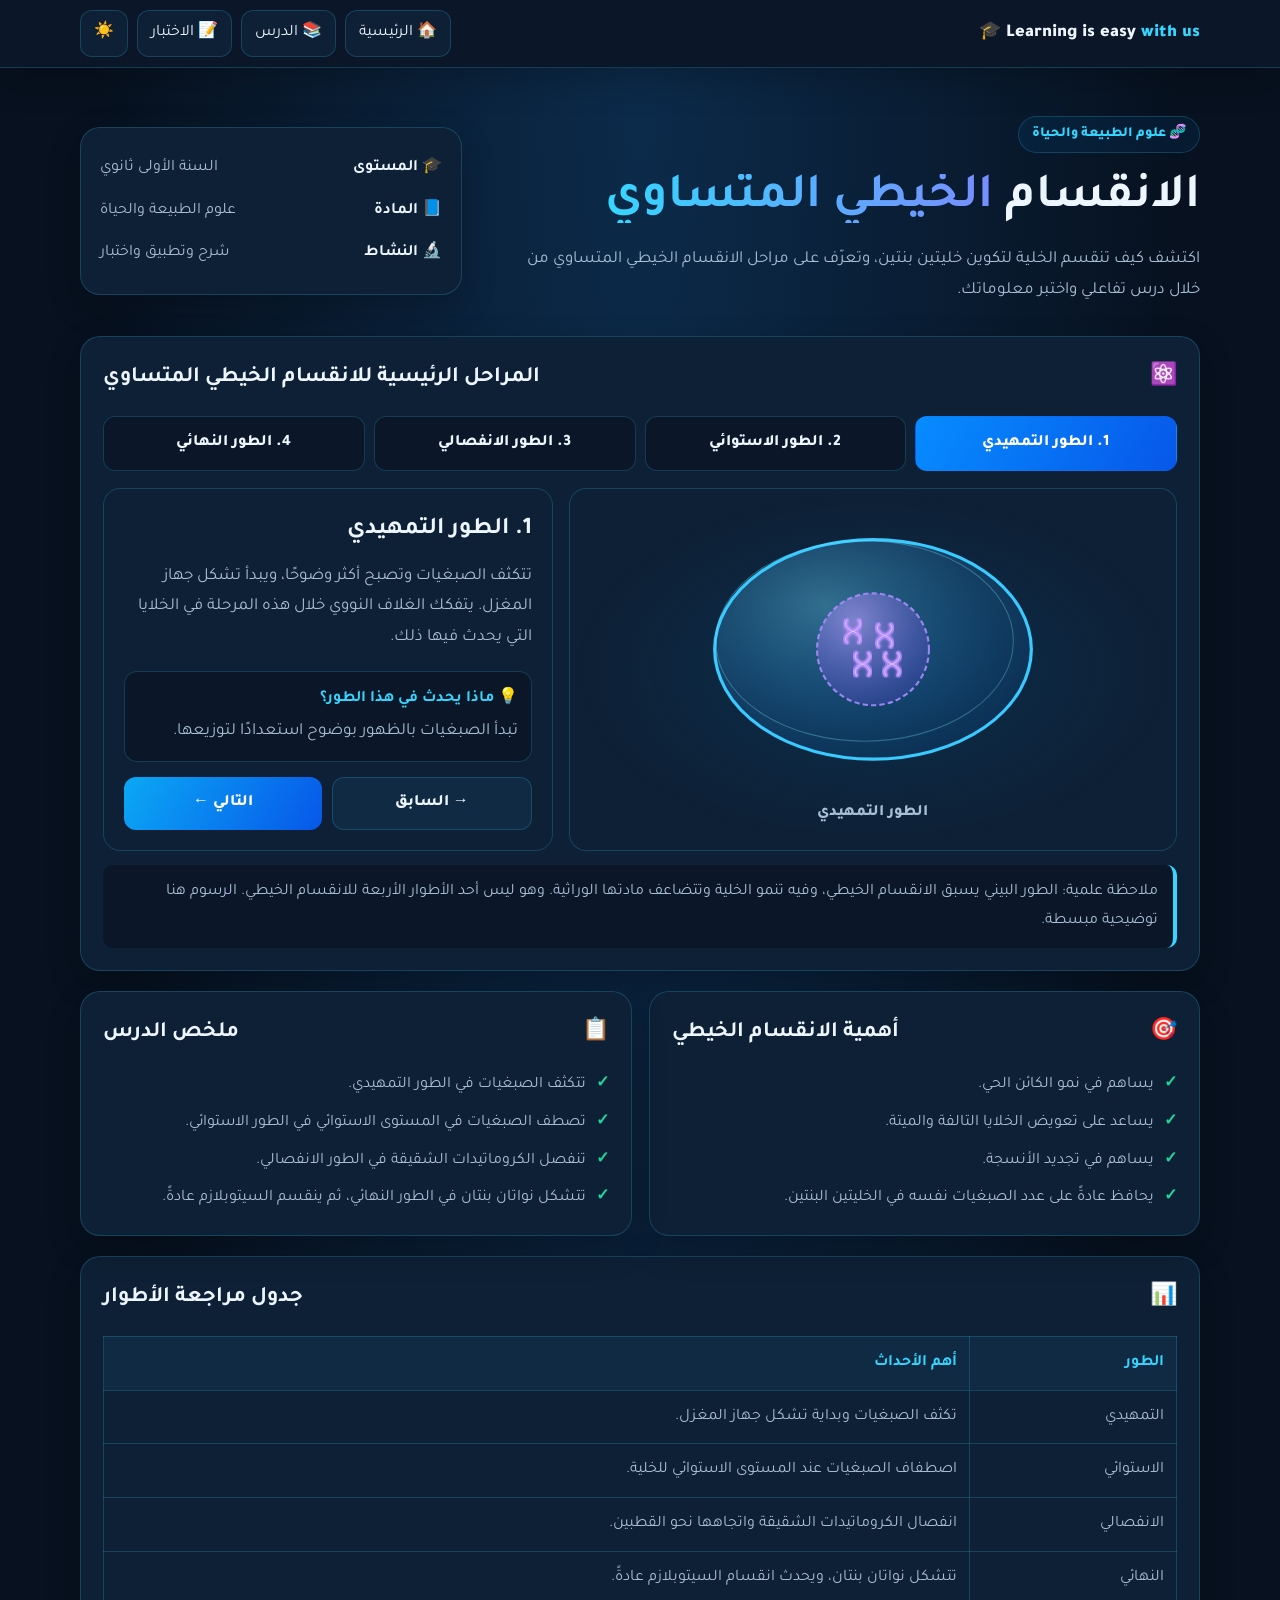
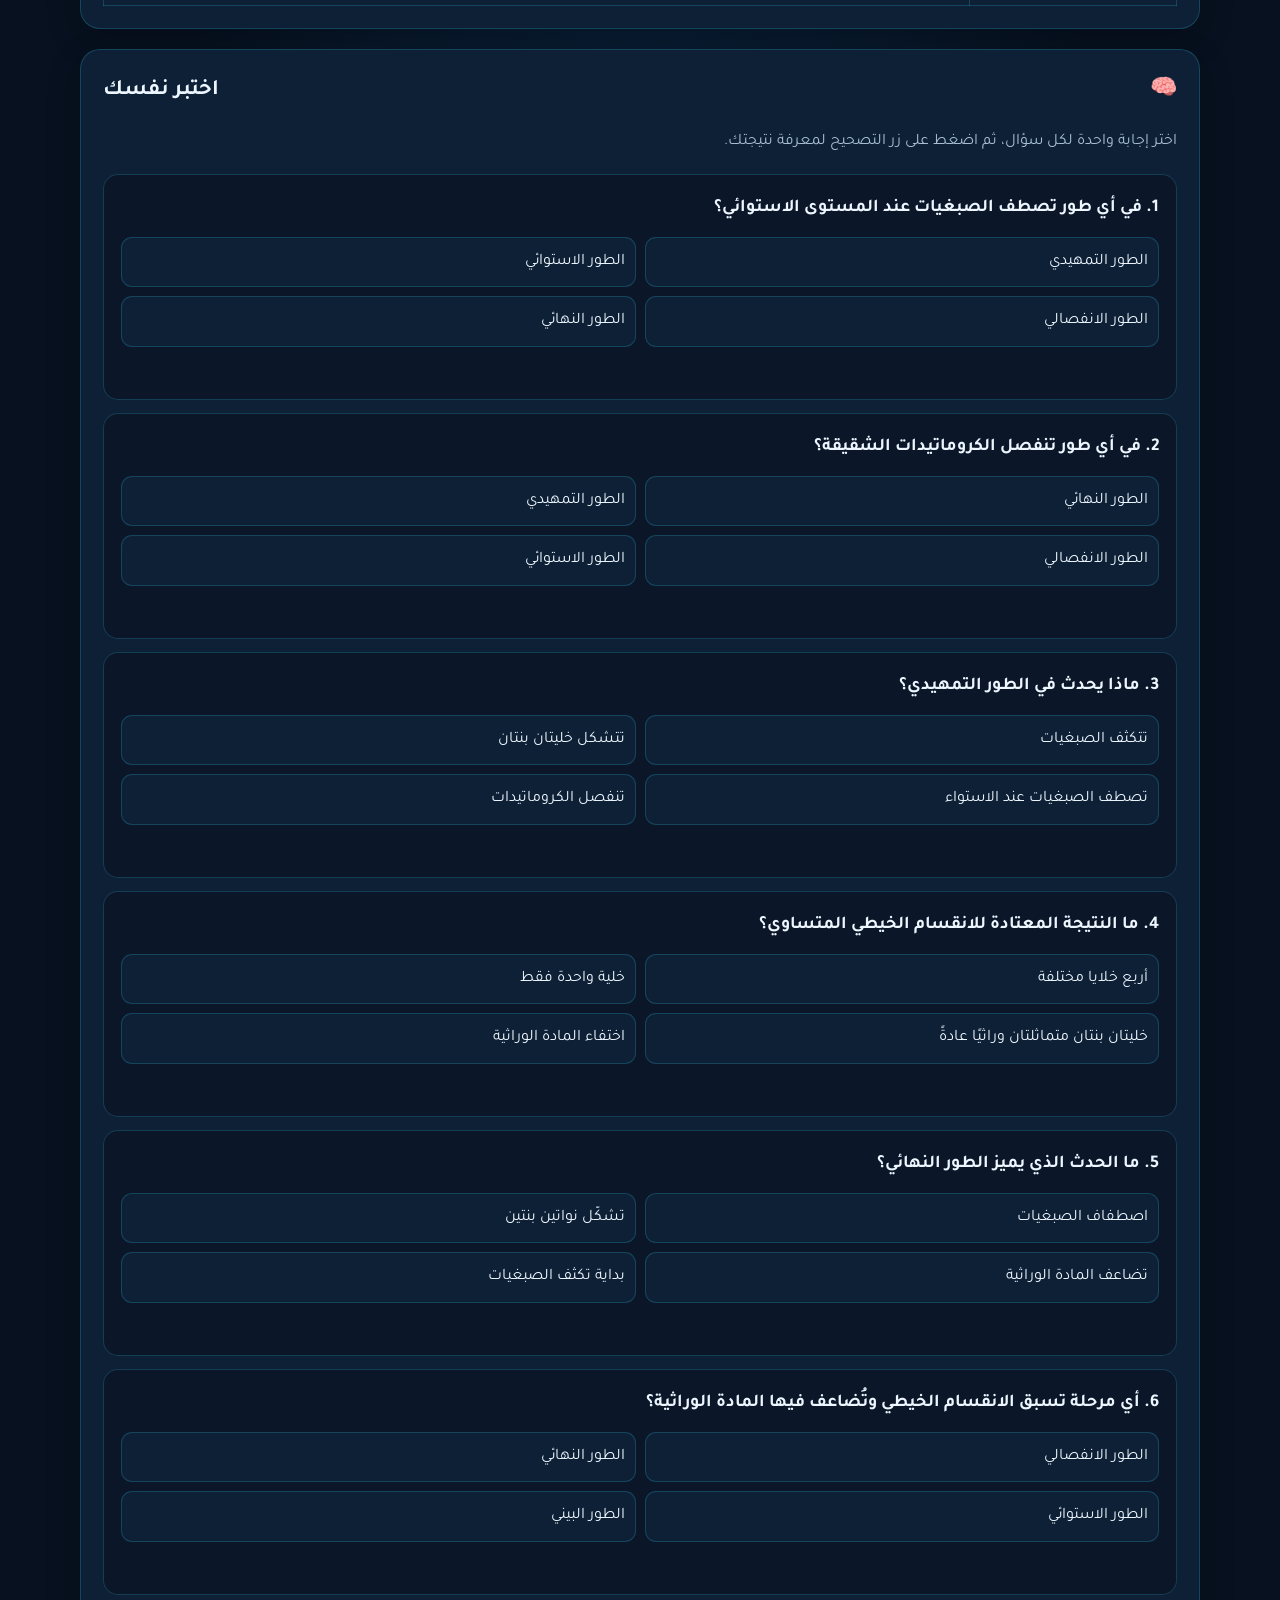
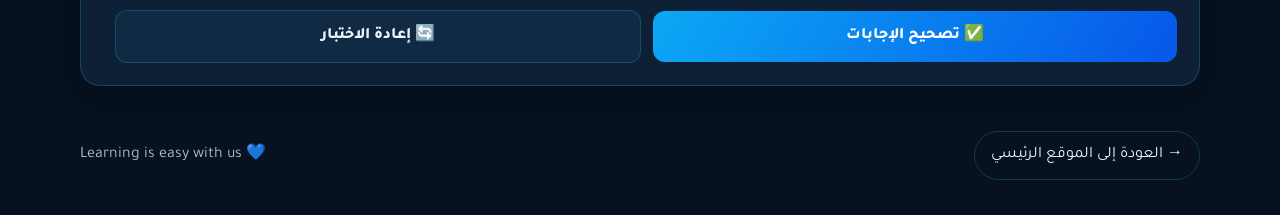
==== mitosis.html @ 3830ffc5 "Create mitosis.html for interactive learning Add interactive lesson on mitosis with stages and quiz." ====
<!DOCTYPE html>
<html lang="ar" dir="rtl">
<head>
<meta charset="UTF-8">
<meta name="viewport" content="width=device-width, initial-scale=1.0">
<meta name="theme-color" content="#07111f">
<meta name="description" content="درس تفاعلي حول الانقسام الخيطي المتساوي ومراحله">
<title>الانقسام الخيطي المتساوي | Learning is easy with us</title>

<link rel="preconnect" href="https://fonts.googleapis.com">
<link href="https://fonts.googleapis.com/css2?family=Tajawal:wght@400;500;700;800;900&display=swap" rel="stylesheet">

<style>
:root {
  --bg:#07111f;
  --bg2:#0b1728;
  --card:#0e2035;
  --card2:#102a44;
  --blue:#078cff;
  --cyan:#35d6ff;
  --purple:#a78bfa;
  --green:#20d69a;
  --red:#ff647c;
  --text:#edf6ff;
  --muted:#a7bed4;
  --border:rgba(53,214,255,.2);
  --shadow:0 12px 35px rgba(0,0,0,.2);
}
body.light {
  --bg:#eef5fb;
  --bg2:#f7fbff;
  --card:#fff;
  --card2:#e9f4ff;
  --text:#14263b;
  --muted:#536a80;
  --border:rgba(0,130,220,.22);
  --shadow:0 12px 35px rgba(25,80,120,.09);
}
* {box-sizing:border-box;margin:0;padding:0}
html {scroll-behavior:smooth}
body {
  background:radial-gradient(ellipse at top,#0c2b4b 0%,var(--bg) 60%);
  color:var(--text);
  font-family:'Tajawal',Arial,sans-serif;
  line-height:1.8;
  min-height:100vh;
  transition:background .25s,color .25s;
}
body.light {background:linear-gradient(140deg,#e9f5ff,#f8fbff)}
button,a {font:inherit}
button {cursor:pointer}
a {color:inherit;text-decoration:none}
button:focus-visible,a:focus-visible {
  outline:3px solid var(--cyan);
  outline-offset:4px;
}
.container {width:min(1120px,92%);margin:auto}
header {
  position:sticky;top:0;z-index:20;
  background:var(--bg2);
  border-bottom:1px solid var(--border);
  box-shadow:var(--shadow);
}
.nav {
  min-height:66px;display:flex;align-items:center;
  justify-content:space-between;gap:14px;flex-wrap:wrap;padding:10px 0;
}
.brand {font-size:18px;font-weight:900;direction:ltr}
.brand span {color:var(--cyan)}
.nav-actions {display:flex;align-items:center;gap:9px;flex-wrap:wrap}
.nav-btn,.icon-btn {
  border:1px solid var(--border);background:var(--card);
  color:var(--text);border-radius:12px;padding:8px 13px;
}
.nav-btn:hover,.icon-btn:hover {border-color:var(--cyan)}
.hero {
  padding:48px 0 30px;
  display:grid;grid-template-columns:1.5fr .8fr;
  gap:22px;align-items:center;
}
.eyebrow {
  display:inline-block;padding:5px 13px;border-radius:30px;
  border:1px solid var(--border);color:var(--cyan);
  background:rgba(0,145,255,.08);font-weight:800;font-size:14px;
}
h1 {font-size:clamp(30px,4.4vw,49px);line-height:1.35;margin:13px 0}
.gradient {
  background:linear-gradient(90deg,var(--cyan),#788dff);
  color:transparent;background-clip:text;-webkit-background-clip:text;
}
.hero p {font-size:17px;color:var(--muted);max-width:690px}
.hero-info {
  padding:19px;border:1px solid var(--border);border-radius:20px;
  background:var(--card);box-shadow:var(--shadow);
}
.hero-info div {display:flex;justify-content:space-between;gap:10px;padding:7px 0}
.hero-info span {color:var(--muted)}
.panel {
  background:var(--card);border:1px solid var(--border);
  border-radius:20px;padding:22px;margin:0 0 20px;
  box-shadow:var(--shadow);
}
.section-heading {
  font-size:22px;display:flex;align-items:center;
  justify-content:space-between;gap:12px;flex-wrap:wrap;margin-bottom:17px;
}
.section-heading span {color:var(--cyan)}
.stage-tabs {
  display:grid;grid-template-columns:repeat(4,minmax(0,1fr));
  gap:9px;margin-bottom:17px;
}
.stage-tab {
  border:1px solid var(--border);border-radius:12px;
  background:var(--bg2);color:var(--text);
  padding:12px 7px;font-weight:800;transition:.2s;
}
.stage-tab:hover {border-color:var(--cyan)}
.stage-tab.active {
  color:white;background:linear-gradient(120deg,#078cff,#0757e9);
  border-color:transparent;
}
.stage-layout {
  display:grid;grid-template-columns:1.15fr .85fr;gap:16px;
}
.cell-display {
  border:1px solid var(--border);border-radius:17px;
  min-height:310px;padding:12px;
  background:radial-gradient(ellipse at center,rgba(0,145,255,.13),transparent 70%);
  display:flex;flex-direction:column;align-items:center;justify-content:center;
}
.cell-display svg {width:100%;max-width:440px;height:auto;max-height:285px}
.cell-caption {color:var(--muted);font-weight:800;margin-top:4px}
.stage-info {
  padding:20px;border:1px solid var(--border);
  border-radius:17px;display:flex;flex-direction:column;justify-content:center;
}
.stage-info h3 {font-size:24px;margin-bottom:10px}
.stage-info p {color:var(--muted);font-size:17px}
.fact {
  border:1px solid var(--border);background:var(--bg2);
  padding:13px;border-radius:13px;margin-top:17px;
}
.fact strong {color:var(--cyan);display:block;margin-bottom:4px}
.stage-controls {display:flex;gap:10px;margin-top:15px}
.action-btn {
  border:0;border-radius:12px;padding:11px 17px;
  background:linear-gradient(120deg,#0ba8f5,#0757e9);
  color:#fff;font-weight:800;flex:1;
}
.action-btn.secondary {
  background:var(--card2);color:var(--text);
  border:1px solid var(--border);
}
.action-btn:hover {filter:brightness(1.12)}
.two-columns {display:grid;grid-template-columns:1fr 1fr;gap:17px}
.list {list-style:none;display:grid;gap:9px}
.list li {display:flex;gap:10px;align-items:flex-start;color:var(--muted)}
.list li::before {content:"✓";color:var(--green);font-weight:900}
.notice {
  border-right:4px solid var(--cyan);
  background:var(--bg2);padding:13px 15px;
  border-radius:10px;color:var(--muted);margin-top:14px;
}
.table-wrap {overflow-x:auto}
table {border-collapse:collapse;width:100%;min-width:480px}
th,td {border:1px solid var(--border);padding:12px;text-align:right}
th {background:var(--card2);color:var(--cyan)}
td {color:var(--muted)}
.quiz-question {
  background:var(--bg2);border:1px solid var(--border);
  padding:17px;border-radius:15px;margin-bottom:13px;
}
.quiz-question h3 {font-size:18px;margin-bottom:12px}
.options {display:grid;grid-template-columns:1fr 1fr;gap:9px}
.option {
  background:var(--card);color:var(--text);
  border:1px solid var(--border);border-radius:11px;
  padding:10px;text-align:right;
}
.option:hover {border-color:var(--cyan)}
.option.selected {border-color:var(--blue);background:rgba(0,140,255,.13)}
.option.correct {border-color:var(--green);background:rgba(32,214,154,.1)}
.option.wrong {border-color:var(--red);background:rgba(255,100,124,.1)}
.feedback {font-weight:800;margin-top:9px;min-height:26px}
.quiz-bottom {display:flex;gap:12px;align-items:center;flex-wrap:wrap;margin-top:15px}
#score {font-weight:900;color:var(--cyan)}
footer {
  display:flex;justify-content:space-between;align-items:center;
  gap:12px;flex-wrap:wrap;padding:25px 0 35px;color:var(--muted);
}
.back-link {
  display:inline-flex;align-items:center;gap:8px;
  padding:9px 16px;border:1px solid var(--border);
  border-radius:30px;color:var(--text);
}
.back-link:hover {border-color:var(--cyan)}
@media(max-width:760px) {
  .hero,.stage-layout,.two-columns {grid-template-columns:1fr}
  .hero {padding-top:30px}
  .stage-tabs {grid-template-columns:1fr 1fr}
  .stage-info {order:-1}
  .panel {padding:15px}
  .section-heading {font-size:20px}
}
@media(max-width:430px) {
  .options {grid-template-columns:1fr}
  .brand {font-size:16px}
  .nav-btn {padding:7px 9px;font-size:13px}
}
@media(prefers-reduced-motion:reduce) {
  *,*::before,*::after {scroll-behavior:auto!important;transition:none!important}
}
</style>
</head>

<body>
<header>
  <div class="container nav">
    <a class="brand" href="index.html" aria-label="العودة إلى الموقع الرئيسي">
      🎓 Learning is easy <span>with us</span>
    </a>
    <div class="nav-actions">
      <a class="nav-btn" href="index.html">🏠 الرئيسية</a>
      <a class="nav-btn" href="#lesson">📚 الدرس</a>
      <a class="nav-btn" href="#quiz">📝 الاختبار</a>
      <button class="icon-btn" id="themeButton" type="button" aria-label="تغيير المظهر">☀️</button>
    </div>
  </div>
</header>

<main class="container">
  <section class="hero">
    <div>
      <span class="eyebrow">🧬 علوم الطبيعة والحياة</span>
      <h1>الانقسام <span class="gradient">الخيطي المتساوي</span></h1>
      <p>
        اكتشف كيف تنقسم الخلية لتكوين خليتين بنتين، وتعرّف على
        مراحل الانقسام الخيطي المتساوي من خلال درس تفاعلي واختبر معلوماتك.
      </p>
    </div>
    <div class="hero-info">
      <div><strong>🎓 المستوى</strong><span>السنة الأولى ثانوي</span></div>
      <div><strong>📘 المادة</strong><span>علوم الطبيعة والحياة</span></div>
      <div><strong>🔬 النشاط</strong><span>شرح وتطبيق واختبار</span></div>
    </div>
  </section>

  <section class="panel" id="lesson">
    <h2 class="section-heading">
      <span>⚛️</span> المراحل الرئيسية للانقسام الخيطي المتساوي
    </h2>

    <div class="stage-tabs" role="group" aria-label="اختر مرحلة الانقسام">
      <button class="stage-tab active" type="button" data-stage="0" aria-pressed="true">1. الطور التمهيدي</button>
      <button class="stage-tab" type="button" data-stage="1" aria-pressed="false">2. الطور الاستوائي</button>
      <button class="stage-tab" type="button" data-stage="2" aria-pressed="false">3. الطور الانفصالي</button>
      <button class="stage-tab" type="button" data-stage="3" aria-pressed="false">4. الطور النهائي</button>
    </div>

    <div class="stage-layout">
      <div class="cell-display">
        <svg id="cellSvg" viewBox="0 0 400 270" role="img" aria-label="رسم توضيحي للخلية في الطور التمهيدي">
          <defs>
            <radialGradient id="cellFill" cx="35%" cy="30%" r="75%">
              <stop offset="0%" stop-color="#69d9ff" stop-opacity=".4"/>
              <stop offset="100%" stop-color="#0877db" stop-opacity=".12"/>
            </radialGradient>
            <radialGradient id="nucleusFill" cx="35%" cy="25%" r="80%">
              <stop offset="0%" stop-color="#bd9bff" stop-opacity=".65"/>
              <stop offset="100%" stop-color="#6146d8" stop-opacity=".3"/>
            </radialGradient>
            <filter id="glow">
              <feGaussianBlur stdDeviation="2.3" result="blur"/>
              <feMerge><feMergeNode in="blur"/><feMergeNode in="SourceGraphic"/></feMerge>
            </filter>
          </defs>
          <g id="cellDrawing"></g>
        </svg>
        <div class="cell-caption" id="cellCaption">الطور التمهيدي</div>
      </div>

      <div class="stage-info">
        <h3 id="stageTitle">1. الطور التمهيدي</h3>
        <p id="stageDescription">
          تتكثف الصبغيات وتصبح أكثر وضوحًا، ويبدأ تشكل جهاز المغزل.
          يتفكك الغلاف النووي خلال هذه المرحلة في الخلايا التي يحدث فيها ذلك.
        </p>
        <div class="fact">
          <strong>💡 ماذا يحدث في هذا الطور؟</strong>
          <p id="stageFact">تبدأ الصبغيات بالظهور بوضوح استعدادًا لتوزيعها.</p>
        </div>
        <div class="stage-controls">
          <button class="action-btn secondary" id="previousStage" type="button">→ السابق</button>
          <button class="action-btn" id="nextStage" type="button">التالي ←</button>
        </div>
      </div>
    </div>
    <p class="notice">
      ملاحظة علمية: الطور البيني يسبق الانقسام الخيطي، وفيه تنمو الخلية
      وتتضاعف مادتها الوراثية. وهو ليس أحد الأطوار الأربعة للانقسام الخيطي.
      الرسوم هنا توضيحية مبسطة.
    </p>
  </section>

  <div class="two-columns">
    <section class="panel">
      <h2 class="section-heading"><span>🎯</span> أهمية الانقسام الخيطي</h2>
      <ul class="list">
        <li>يساهم في نمو الكائن الحي.</li>
        <li>يساعد على تعويض الخلايا التالفة والميتة.</li>
        <li>يساهم في تجديد الأنسجة.</li>
        <li>يحافظ عادةً على عدد الصبغيات نفسه في الخليتين البنتين.</li>
      </ul>
    </section>

    <section class="panel">
      <h2 class="section-heading"><span>📋</span> ملخص الدرس</h2>
      <ul class="list">
        <li>تتكثف الصبغيات في الطور التمهيدي.</li>
        <li>تصطف الصبغيات في المستوى الاستوائي في الطور الاستوائي.</li>
        <li>تنفصل الكروماتيدات الشقيقة في الطور الانفصالي.</li>
        <li>تتشكل نواتان بنتان في الطور النهائي، ثم ينقسم السيتوبلازم عادةً.</li>
      </ul>
    </section>
  </div>

  <section class="panel">
    <h2 class="section-heading"><span>📊</span> جدول مراجعة الأطوار</h2>
    <div class="table-wrap">
      <table>
        <thead>
          <tr><th>الطور</th><th>أهم الأحداث</th></tr>
        </thead>
        <tbody>
          <tr><td>التمهيدي</td><td>تكثف الصبغيات وبداية تشكل جهاز المغزل.</td></tr>
          <tr><td>الاستوائي</td><td>اصطفاف الصبغيات عند المستوى الاستوائي للخلية.</td></tr>
          <tr><td>الانفصالي</td><td>انفصال الكروماتيدات الشقيقة واتجاهها نحو القطبين.</td></tr>
          <tr><td>النهائي</td><td>تتشكل نواتان بنتان، ويحدث انقسام السيتوبلازم عادةً.</td></tr>
        </tbody>
      </table>
    </div>
  </section>

  <section class="panel" id="quiz">
    <h2 class="section-heading"><span>🧠</span> اختبر نفسك</h2>
    <p style="color:var(--muted);margin-bottom:17px">
      اختر إجابة واحدة لكل سؤال، ثم اضغط على زر التصحيح لمعرفة نتيجتك.
    </p>

    <div id="quizQuestions"></div>

    <div class="quiz-bottom">
      <button class="action-btn" id="checkQuiz" type="button">✅ تصحيح الإجابات</button>
      <button class="action-btn secondary" id="resetQuiz" type="button">🔄 إعادة الاختبار</button>
      <span id="score" aria-live="polite"></span>
    </div>
  </section>

  <footer>
    <a class="back-link" href="index.html">→ العودة إلى الموقع الرئيسي</a>
    <span>💙 Learning is easy with us</span>
  </footer>
</main>

<script>
"use strict";

/* ==========================================
   مراحل الانقسام الخيطي المتساوي
========================================== */

const stages = [
  {
    name:"الطور التمهيدي",
    description:"تتكثف الصبغيات وتصبح أكثر وضوحًا، ويبدأ تشكل جهاز المغزل. يتفكك الغلاف النووي خلال هذه المرحلة في الخلايا التي يحدث فيها ذلك.",
    fact:"تبدأ الصبغيات بالظهور بوضوح استعدادًا لتوزيعها.",
    caption:"الطور التمهيدي"
  },
  {
    name:"الطور الاستوائي",
    description:"تصطف الصبغيات عند المستوى الاستوائي للخلية، وترتبط ألياف جهاز المغزل بها تمهيدًا لفصل الكروماتيدات الشقيقة.",
    fact:"تصطف الصبغيات في منتصف الخلية.",
    caption:"الطور الاستوائي"
  },
  {
    name:"الطور الانفصالي",
    description:"تنفصل الكروماتيدات الشقيقة عن بعضها وتتجه نحو قطبي الخلية المتعاكسين بفعل جهاز المغزل.",
    fact:"تتجه مجموعتان من الصبغيات نحو قطبي الخلية.",
    caption:"الطور الانفصالي"
  },
  {
    name:"الطور النهائي",
    description:"تصل مجموعتا الصبغيات إلى القطبين، وتتشكل نواتان بنتان. ثم ينقسم السيتوبلازم عادةً لتتكون خليتان بنتان.",
    fact:"تتكون نواتان بنتان وتكتمل عملية الانقسام الخلوي.",
    caption:"الطور النهائي"
  }
];

let currentStage = 0;

const stageTitle = document.getElementById("stageTitle");
const stageDescription = document.getElementById("stageDescription");
const stageFact = document.getElementById("stageFact");
const cellCaption = document.getElementById("cellCaption");
const cellDrawing = document.getElementById("cellDrawing");
const stageButtons = [...document.querySelectorAll(".stage-tab")];

/* ==========================================
   رسم الخلية بشكل مبسط باستخدام SVG
========================================== */

function svgElement(tag, attributes = {}) {
  const element = document.createElementNS("http://www.w3.org/2000/svg", tag);
  Object.entries(attributes).forEach(([key, value]) => {
    element.setAttribute(key, String(value));
  });
  return element;
}

function addShape(parent, tag, attributes) {
  const shape = svgElement(tag, attributes);
  parent.appendChild(shape);
  return shape;
}

function drawChromosome(parent, x, y, scale = 1, color = "#b58cff") {
  const group = addShape(parent, "g", {
    transform:`translate(${x} ${y}) scale(${scale})`,
    filter:"url(#glow)"
  });

  addShape(group, "path", {
    d:"M -9 -16 C -16 -8,-2 0,0 0 C 2 0,16 8,9 16 M 9 -16 C 16 -8,2 0,0 0 C -2 0,-16 8,-9 16",
    fill:"none",
    stroke:color,
    "stroke-width":6,
    "stroke-linecap":"round"
  });

  addShape(group, "path", {
    d:"M -9 -16 C -16 -8,-2 0,0 0 C 2 0,16 8,9 16 M 9 -16 C 16 -8,2 0,0 0 C -2 0,-16 8,-9 16",
    fill:"none",
    stroke:"#e0d2ff",
    "stroke-width":1.4,
    "stroke-linecap":"round",
    opacity:.85
  });
}

function drawChromatid(parent, x, y, direction = 1, color = "#b58cff") {
  const group = addShape(parent, "g", {
    transform:`translate(${x} ${y}) rotate(${direction * 18})`,
    filter:"url(#glow)"
  });

  addShape(group, "path", {
    d:"M 0 0 Q -9 -8 0 -19 M 0 0 Q 9 8 0 19",
    fill:"none",
    stroke:color,
    "stroke-width":5,
    "stroke-linecap":"round"
  });
}

function drawNucleus(parent, x, y, radius = 43) {
  addShape(parent, "circle", {
    cx:x,cy:y,r:radius,
    fill:"url(#nucleusFill)",
    stroke:"#aa8cff",
    "stroke-width":2,
    "stroke-dasharray": currentStage === 0 ? "5 3" : "none",
    opacity:.9
  });
}

function drawCellBody(parent, x, y, rx = 142, ry = 103) {
  addShape(parent, "ellipse", {
    cx:x,cy:y,rx,ry,
    fill:"url(#cellFill)",
    stroke:"#39caff",
    "stroke-width":3
  });
  addShape(parent, "ellipse", {
    cx:x-8,cy:y-8,rx:rx-9,ry:ry-9,
    fill:"none",stroke:"#80e6ff","stroke-width":1,opacity:.3
  });
}

function drawSpindle(parent, cx, cy, chromosomeX, chromosomeY) {
  const poles = [
    [cx - 110, cy],
    [cx + 110, cy]
  ];

  poles.forEach(([px,py]) => {
    addShape(parent, "circle", {
      cx:px,cy:py,r:7,fill:"#35d6ff",filter:"url(#glow)"
    });

    const lineCount = currentStage === 2 ? 3 : 5;
    for (let i=0; i<lineCount; i++) {
      const offset = (i-(lineCount-1)/2)*11;
      addShape(parent, "path", {
        d:`M ${px} ${py} Q ${cx+offset} ${cy+offset*.3} ${chromosomeX+offset} ${chromosomeY}`,
        stroke:"#4acbff",
        "stroke-width":1.2,
        opacity:.5,
        fill:"none"
      });
    }
  });
}

function drawCell() {
  cellDrawing.replaceChildren();

  if (currentStage === 3) {
    // خليتان بنتان في الطور النهائي
    drawCellBody(cellDrawing, 112, 128, 83, 83);
    drawCellBody(cellDrawing, 288, 128, 83, 83);
    drawNucleus(cellDrawing, 112, 128, 34);
    drawNucleus(cellDrawing, 288, 128, 34);

    [[101,119],[121,136],[107,140]].forEach(([x,y]) => drawChromosome(cellDrawing,x,y,.48));
    [[277,119],[297,136],[283,140]].forEach(([x,y]) => drawChromosome(cellDrawing,x,y,.48));
    return;
  }

  drawCellBody(cellDrawing, 200, 132, 150, 104);

  if (currentStage === 0) {
    drawNucleus(cellDrawing,200,132,53);
    [[181,115],[211,119],[190,146],[218,146]].forEach(([x,y]) => {
      drawChromosome(cellDrawing,x,y,.65);
    });
  }

  if (currentStage === 1) {
    drawSpindle(cellDrawing,200,132,200,132);
    [[190,83],[210,105],[190,128],[210,151],[190,174]].forEach(([x,y]) => {
      drawChromosome(cellDrawing,x,y,.55);
    });
  }

  if (currentStage === 2) {
    drawSpindle(cellDrawing,200,132,160,132);
    [[145,85],[159,106],[145,128],[159,150],[145,171]].forEach(([x,y]) => {
      drawChromatid(cellDrawing,x,y,-1,.75 > 0 ? "#b58cff" : "#b58cff");
    });
    [[255,85],[241,106],[255,128],[241,150],[255,171]].forEach(([x,y]) => {
      drawChromatid(cellDrawing,x,y,1,"#63ddff");
    });
  }
}

function showStage(index) {
  currentStage = (index + stages.length) % stages.length;
  const stage = stages[currentStage];

  stageTitle.textContent = `${currentStage + 1}. ${stage.name}`;
  stageDescription.textContent = stage.description;
  stageFact.textContent = stage.fact;
  cellCaption.textContent = stage.caption;

  stageButtons.forEach((button, i) => {
    const active = i === currentStage;
    button.classList.toggle("active", active);
    button.setAttribute("aria-pressed", String(active));
  });

  document.getElementById("previousStage").disabled = currentStage === 0;
  document.getElementById("nextStage").disabled = currentStage === stages.length - 1;

  drawCell();
}

stageButtons.forEach(button => {
  button.addEventListener("click", () => {
    showStage(Number(button.dataset.stage));
  });
});

document.getElementById("previousStage").addEventListener("click", () => {
  if (currentStage > 0) showStage(currentStage - 1);
});

document.getElementById("nextStage").addEventListener("click", () => {
  if (currentStage < stages.length - 1) showStage(currentStage + 1);
});

/* ==========================================
   اختبار تفاعلي
========================================== */

const questions = [
  {
    question:"1. في أي طور تصطف الصبغيات عند المستوى الاستوائي؟",
    options:["الطور التمهيدي","الطور الاستوائي","الطور الانفصالي","الطور النهائي"],
    answer:1,
    explanation:"تصطف الصبغيات عند المستوى الاستوائي في الطور الاستوائي."
  },
  {
    question:"2. في أي طور تنفصل الكروماتيدات الشقيقة؟",
    options:["الطور النهائي","الطور التمهيدي","الطور الانفصالي","الطور الاستوائي"],
    answer:2,
    explanation:"تنفصل الكروماتيدات الشقيقة في الطور الانفصالي."
  },
  {
    question:"3. ماذا يحدث في الطور التمهيدي؟",
    options:["تتكثف الصبغيات","تتشكل خليتان بنتان","تصطف الصبغيات عند الاستواء","تنفصل الكروماتيدات"],
    answer:0,
    explanation:"تتكثف الصبغيات وتصبح أكثر وضوحًا في الطور التمهيدي."
  },
  {
    question:"4. ما النتيجة المعتادة للانقسام الخيطي المتساوي؟",
    options:["أربع خلايا مختلفة","خلية واحدة فقط","خليتان بنتان متماثلتان وراثيًا عادةً","اختفاء المادة الوراثية"],
    answer:2,
    explanation:"ينتج عادةً عن الانقسام الخيطي خليتان بنتان تحملان المادة الوراثية نفسها."
  },
  {
    question:"5. ما الحدث الذي يميز الطور النهائي؟",
    options:["اصطفاف الصبغيات","تشكّل نواتين بنتين","تضاعف المادة الوراثية","بداية تكثف الصبغيات"],
    answer:1,
    explanation:"تتشكل نواتان بنتان في الطور النهائي."
  },
  {
    question:"6. أي مرحلة تسبق الانقسام الخيطي وتُضاعف فيها المادة الوراثية؟",
    options:["الطور الانفصالي","الطور النهائي","الطور الاستوائي","الطور البيني"],
    answer:3,
    explanation:"تتضاعف المادة الوراثية خلال الطور S من الطور البيني."
  }
];

const quizQuestions = document.getElementById("quizQuestions");
let answers = Array(questions.length).fill(null);
let submitted = false;

function renderQuiz() {
  quizQuestions.replaceChildren();

  questions.forEach((question, questionIndex) => {
    const box = document.createElement("div");
    box.className = "quiz-question";

    const heading = document.createElement("h3");
    heading.textContent = question.question;
    box.appendChild(heading);

    const options = document.createElement("div");
    options.className = "options";

    question.options.forEach((option, optionIndex) => {
      const button = document.createElement("button");
      button.type = "button";
      button.className = "option";
      button.textContent = option;
      button.setAttribute("aria-pressed", String(answers[questionIndex] === optionIndex));

      if (answers[questionIndex] === optionIndex) {
        button.classList.add("selected");
      }

      button.addEventListener("click", () => {
        if (submitted) return;
        answers[questionIndex] = optionIndex;
        renderQuiz();
      });

      options.appendChild(button);
    });

    box.appendChild(options);

    const feedback = document.createElement("p");
    feedback.className = "feedback";
    feedback.setAttribute("aria-live", "polite");

    if (submitted) {
      const correct = answers[questionIndex] === question.answer;
      feedback.textContent = (correct ? "✅ " : "❌ ") + question.explanation;
      feedback.style.color = correct ? "var(--green)" : "var(--red)";

      [...options.children].forEach((button, i) => {
        button.disabled = true;
        if (i === question.answer) button.classList.add("correct");
        if (i === answers[questionIndex] && i !== question.answer) {
          button.classList.add("wrong");
        }
      });
    }

    box.appendChild(feedback);
    quizQuestions.appendChild(box);
  });
}

document.getElementById("checkQuiz").addEventListener("click", () => {
  if (submitted) return;

  const unanswered = answers.filter(answer => answer === null).length;
  if (unanswered > 0) {
    document.getElementById("score").textContent =
      `أجب عن جميع الأسئلة أولًا. بقي ${unanswered} سؤال/أسئلة.`;
    return;
  }

  submitted = true;
  const correctCount = questions.reduce((total, question, index) => {
    return total + (answers[index] === question.answer ? 1 : 0);
  }, 0);

  renderQuiz();

  document.getElementById("score").textContent =
    `نتيجتك: ${correctCount} / ${questions.length}`;

  document.getElementById("checkQuiz").disabled = true;
});

document.getElementById("resetQuiz").addEventListener("click", () => {
  answers = Array(questions.length).fill(null);
  submitted = false;
  document.getElementById("score").textContent = "";
  document.getElementById("checkQuiz").disabled = false;
  renderQuiz();
  document.getElementById("quiz").scrollIntoView({behavior:"smooth"});
});

/* ==========================================
   المظهر الفاتح والداكن
========================================== */

const themeButton = document.getElementById("themeButton");

themeButton.addEventListener("click", () => {
  const isLight = document.body.classList.toggle("light");
  themeButton.textContent = isLight ? "🌙" : "☀️";
  themeButton.setAttribute(
    "aria-label",
    isLight ? "التبديل إلى المظهر الداكن" : "التبديل إلى المظهر الفاتح"
  );
});

/* تشغيل الصفحة */
showStage(0);
renderQuiz();
</script>
</body>
</html>
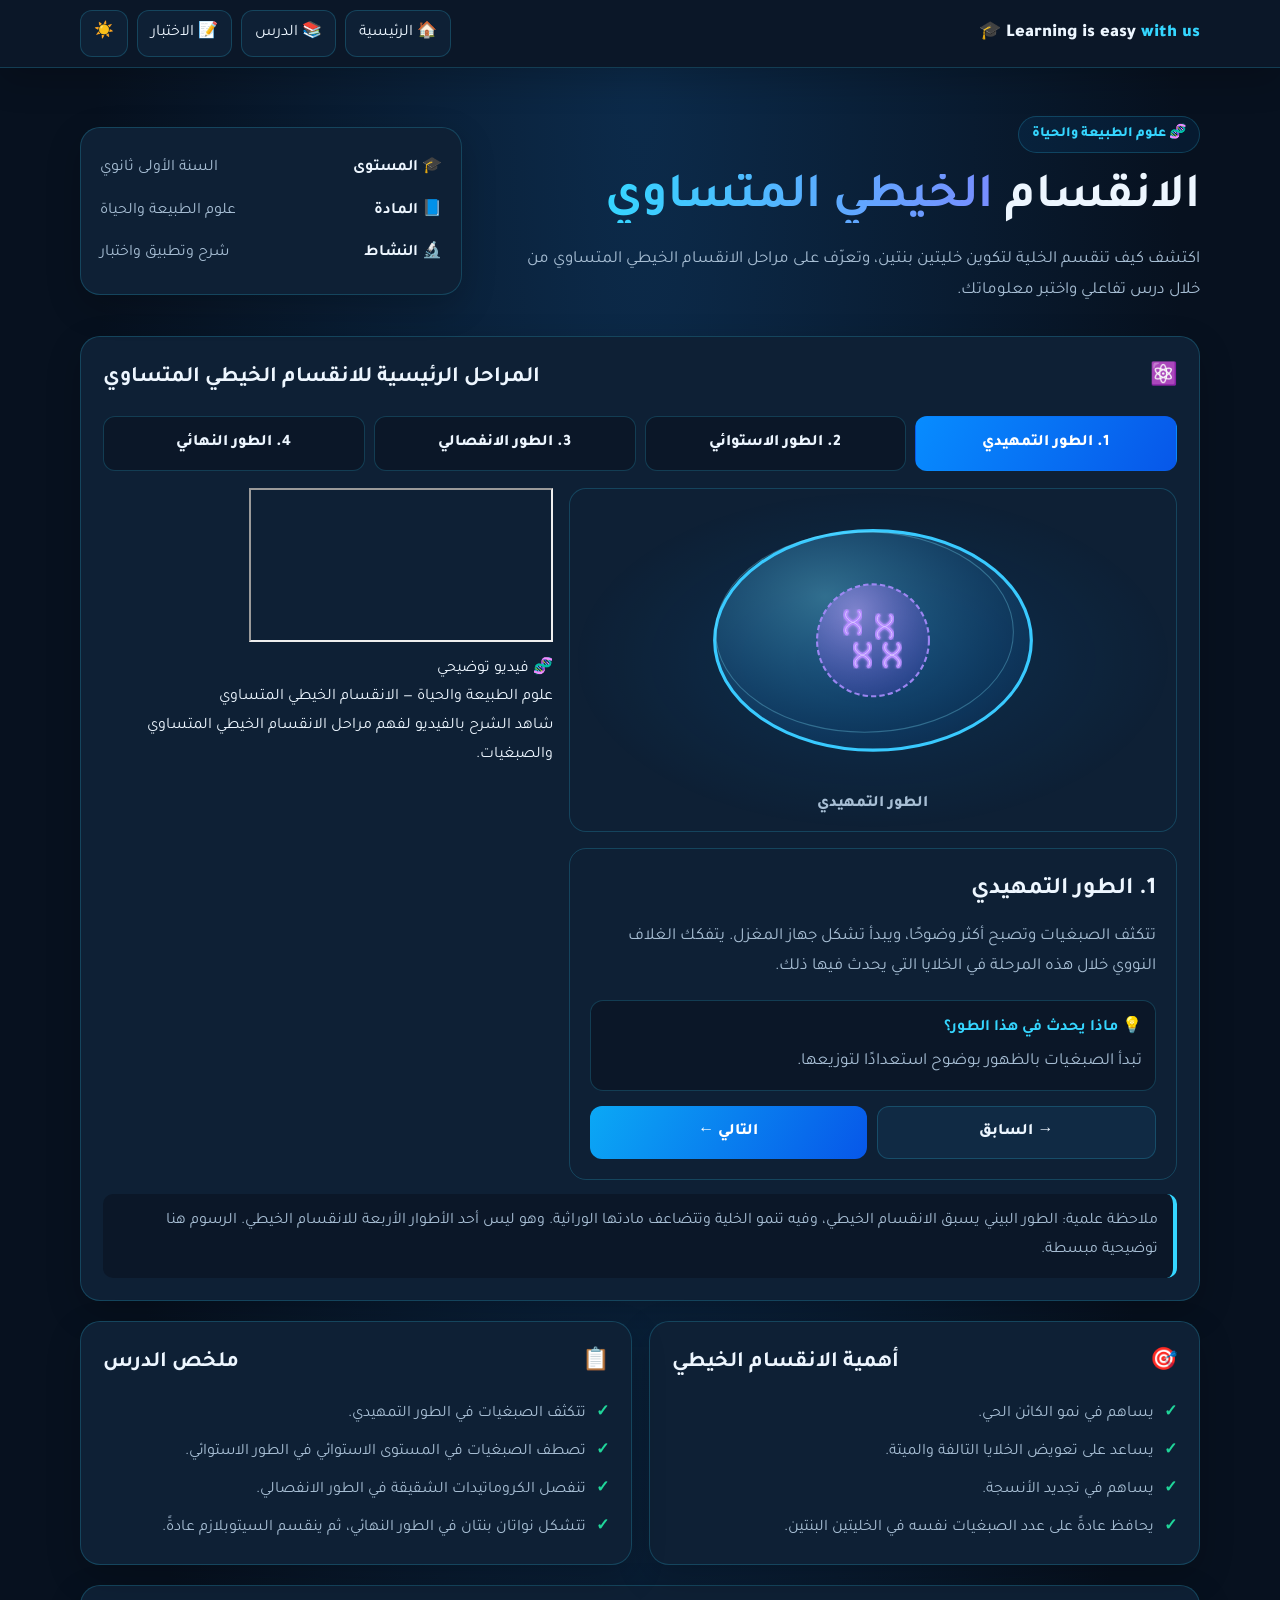
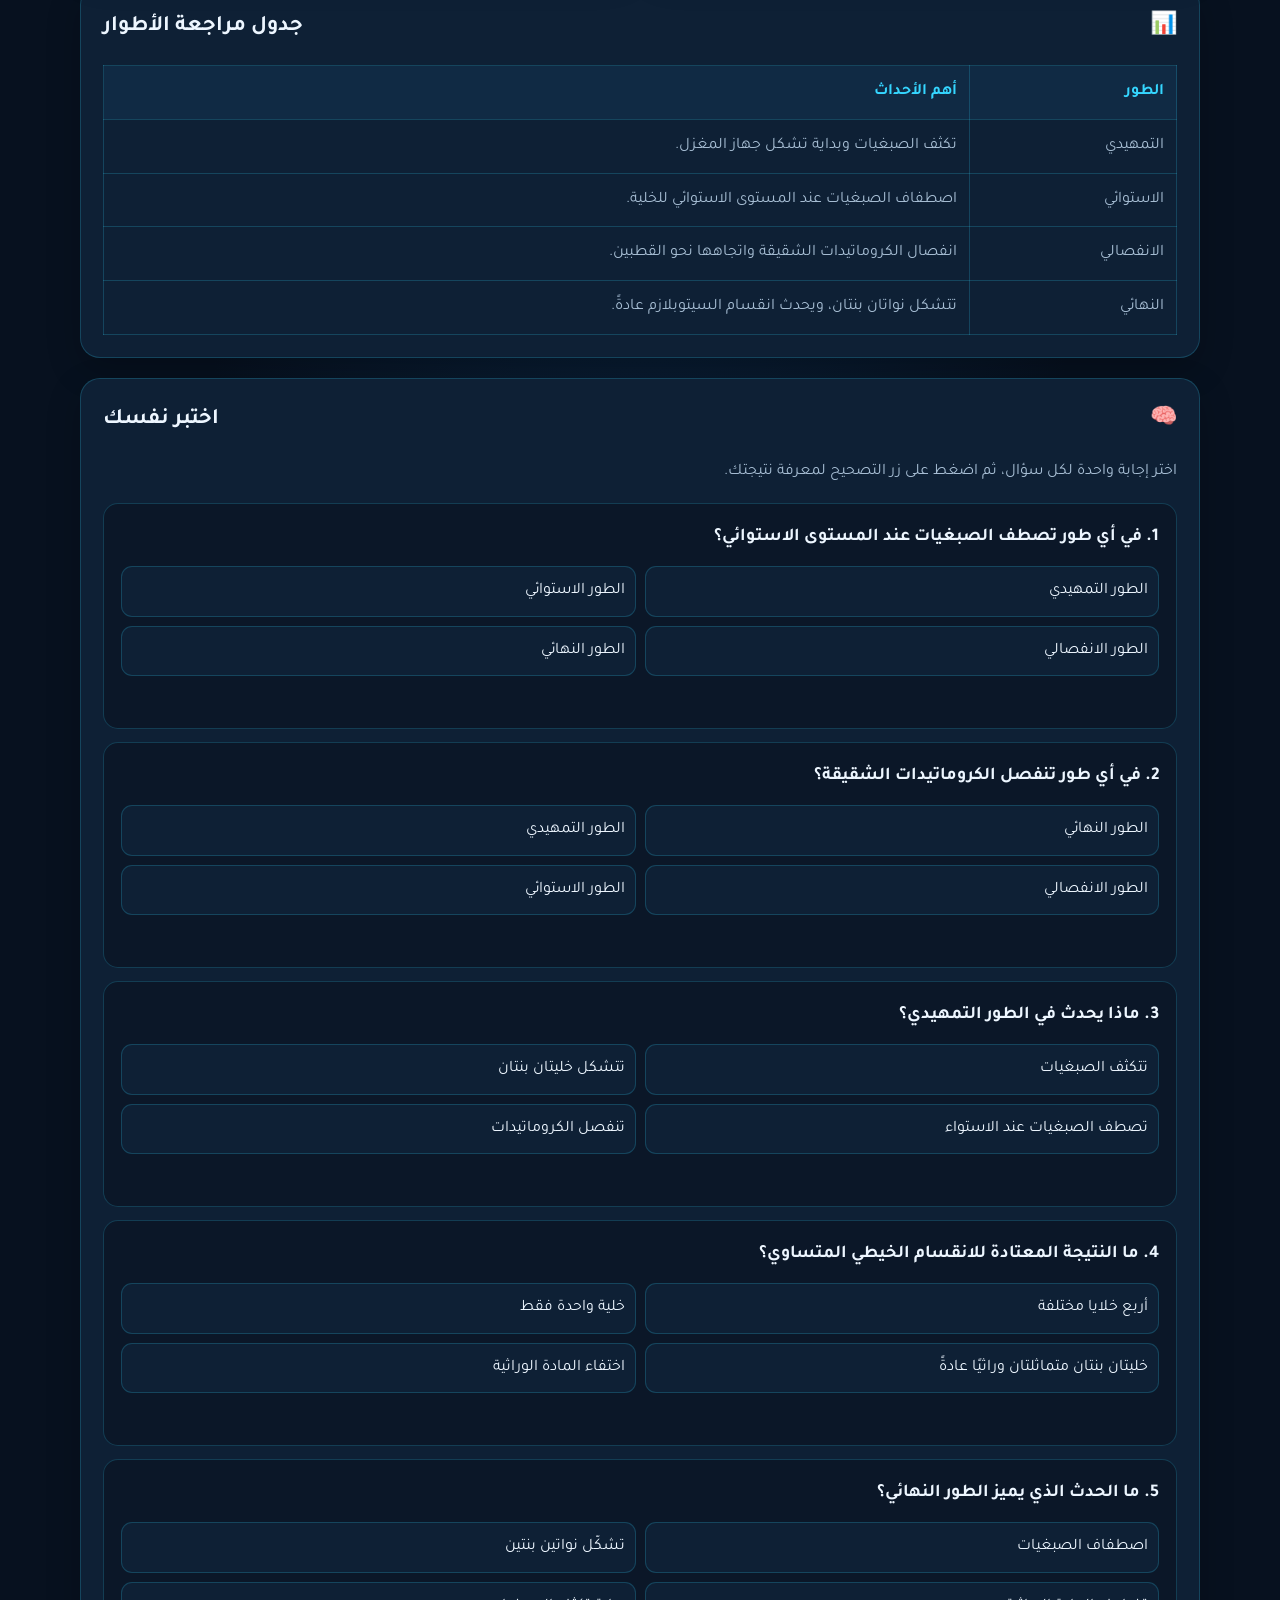
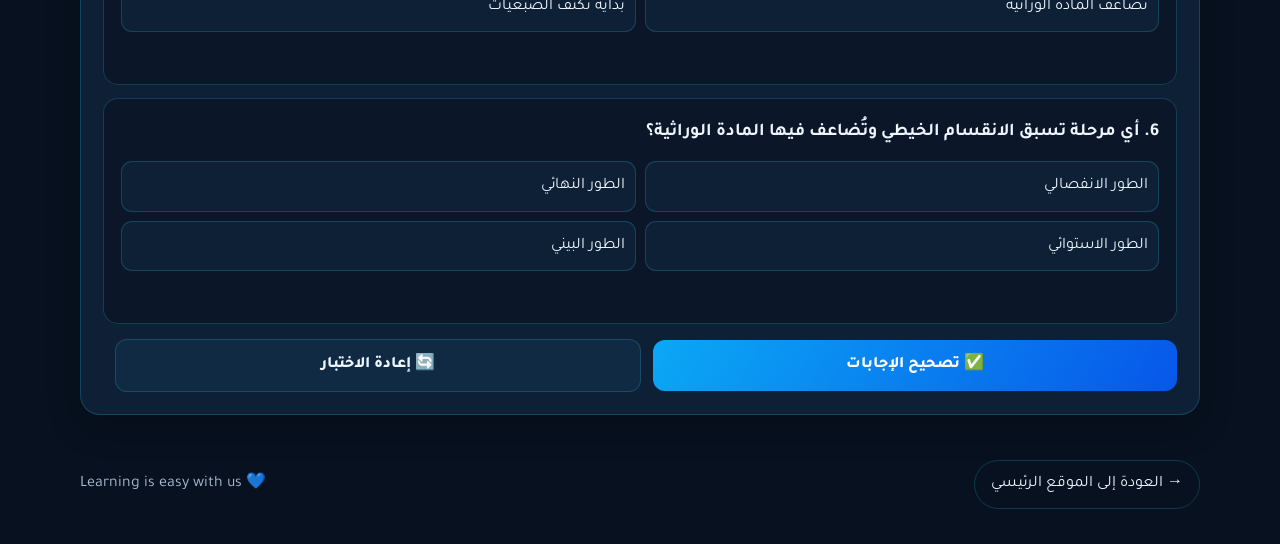
==== commit 359c2e13: "Insert video card for mitosis explanation Added a video explanation for mitosis in Arabic." ====
--- a/mitosis.html
+++ b/mitosis.html
@@ -280,6 +280,30 @@
         <div class="cell-caption" id="cellCaption">الطور التمهيدي</div>
       </div>
 
+      <!-- 🎥 فيديو شرح الانقسام الخيطي المتساوي -->
+<div class="video-card">
+    <div class="video-frame">
+        <iframe
+            loading="lazy"
+            src="https://www.youtube.com/embed/Kc0XNPLivVI"
+            title="شرح الانقسام الخيطي المتساوي"
+            allowfullscreen>
+        </iframe>
+    </div>
+
+    <div class="video-info">
+        <span class="video-number">🧬 فيديو توضيحي</span>
+
+        <div class="video-title">
+            علوم الطبيعة والحياة — الانقسام الخيطي المتساوي
+        </div>
+
+        <div class="video-description">
+            شاهد الشرح بالفيديو لفهم مراحل الانقسام الخيطي المتساوي والصبغيات.
+        </div>
+    </div>
+</div>
+
       <div class="stage-info">
         <h3 id="stageTitle">1. الطور التمهيدي</h3>
         <p id="stageDescription">
